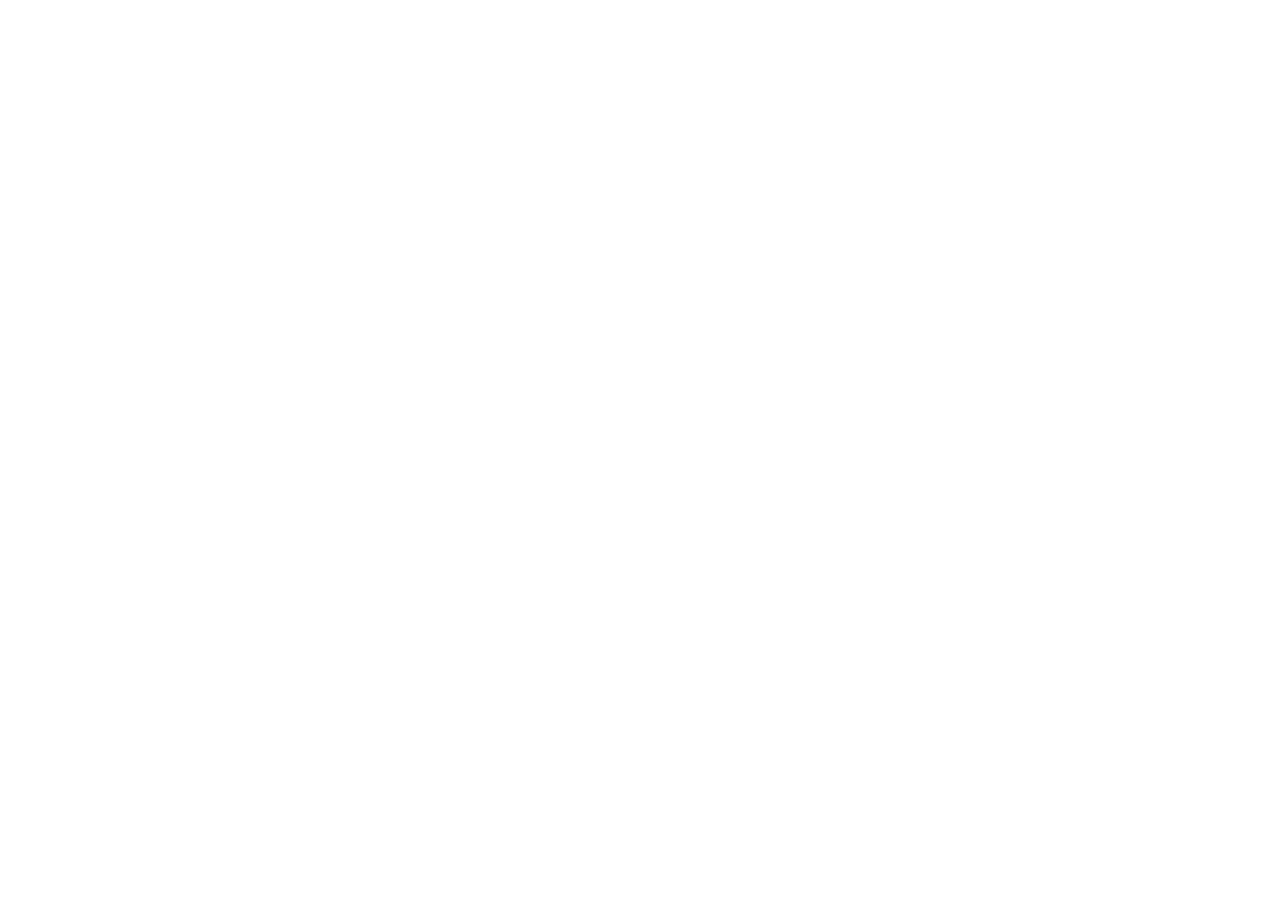
==== index.html @ af832aeb "first commit" ====
<!DOCTYPE html>
<html lang="en">
<head>
    <meta charset="UTF-8">
    <meta http-equiv="X-UA-Compatible" content="IE=edge">
    <meta name="viewport" content="width=device-width, initial-scale=1.0">
    <link rel="stylesheet" href="style.css">
    <title>Document</title>
</head>
<body>
    
</body>
</html>
---- style.css ----
/*CSS RESET*/
/* CSS RESET */
* {
  margin: 0;
  padding: 0;
  box-sizing: border-box;
}
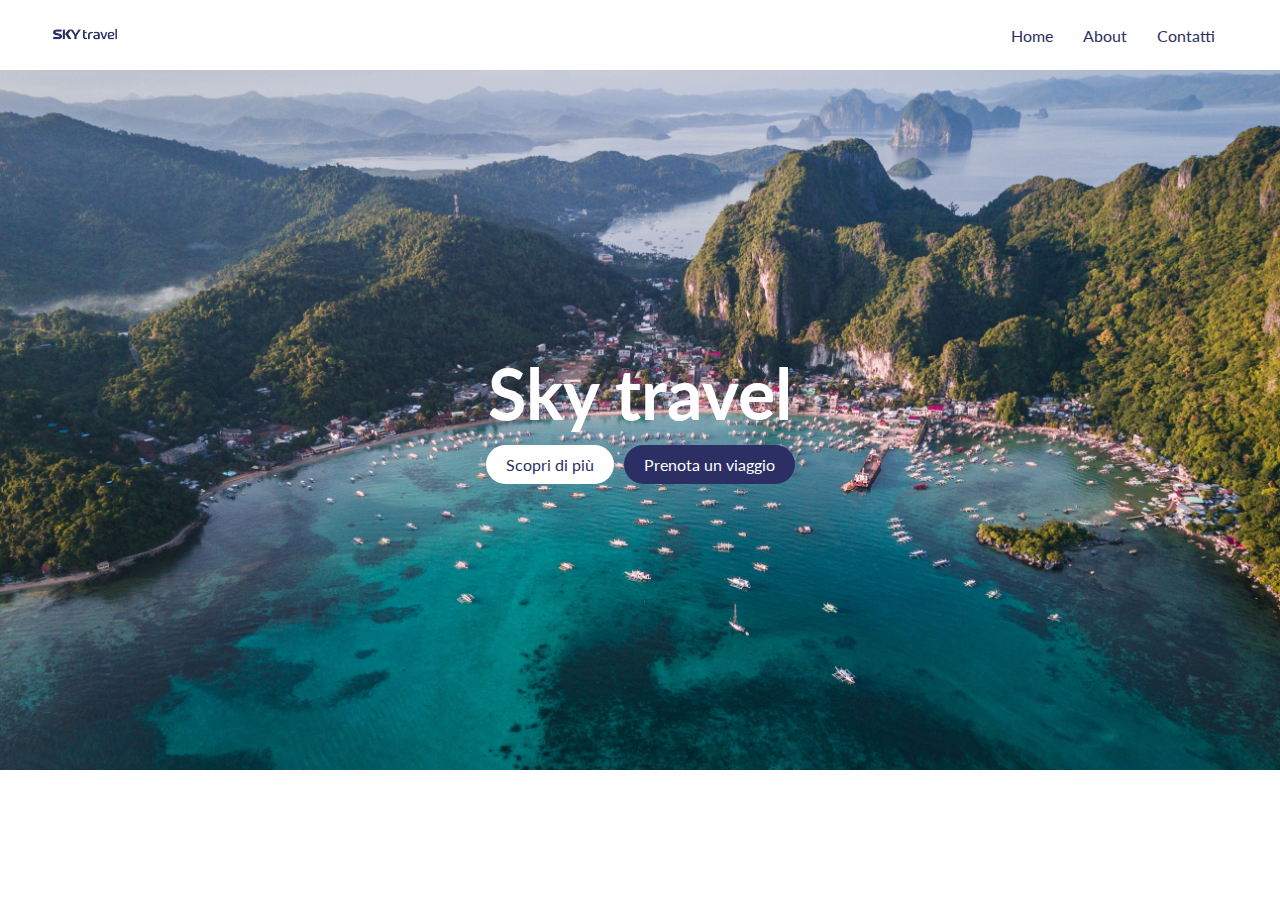
==== commit 2883b880: "MILESTONE 1-2" ====
--- a/index.html
+++ b/index.html
@@ -1,13 +1,58 @@
+<!-- 
+    TRACCIA 
+    NUMERO 
+    2 
+    AGENZIA DI VIAGGI
+-->
 <!DOCTYPE html>
-<html lang="en">
-<head>
-    <meta charset="UTF-8">
-    <meta http-equiv="X-UA-Compatible" content="IE=edge">
-    <meta name="viewport" content="width=device-width, initial-scale=1.0">
-    <link rel="stylesheet" href="style.css">
+<html lang="it">
+  <head>
+    <meta charset="UTF-8" />
+    <meta http-equiv="X-UA-Compatible" content="IE=edge" />
+    <meta name="viewport" content="width=device-width, initial-scale=1.0" />
+    <link rel="stylesheet" href="style.css" />
+    
+    <!-- Google font -->
+    <link rel="preconnect" href="https://fonts.googleapis.com" />
+    <link rel="preconnect" href="https://fonts.gstatic.com" crossorigin />
+    <link
+      href="https://fonts.googleapis.com/css2?family=Lato&display=swap"
+      rel="stylesheet"
+    />
     <title>Document</title>
-</head>
-<body>
-    
-</body>
-</html>+  </head>
+  <body>
+    <header>
+      <nav>
+        <div class="wrapper">
+          <!-- Logo -->
+          <div class="logo">
+            <img  src="assets/logo.png" alt="Logo" />
+          </div>
+          <!-- Menu -->
+          <div class="menu">
+            <ul>
+              <li><a href="#" class="link">Home</a></li>
+              <li><a href="#" class="link">About</a></li>
+              <li><a href="#" class="link">Contatti</a></li>
+            </ul>
+          </div>
+        </div>
+      </nav>
+    </header>
+    <main>
+        <!-- Jumbo -->
+      <section class="jumbo">
+        <div class="cta">
+          <h1>Sky travel</h1>
+          <div class="btns">
+            <div class="btn-1">Scopri di più</div>
+            <div class="btn-2">Prenota un viaggio</div>
+          </div>
+        </div>
+      </section>
+
+      <!-- section 1 -->
+    </main>
+  </body>
+</html>
--- a/style.css
+++ b/style.css
@@ -1,7 +1,109 @@
 /*CSS RESET*/
-/* CSS RESET */
+
 * {
   margin: 0;
   padding: 0;
   box-sizing: border-box;
 }
+
+body {
+  font-family: 'Lato', sans-serif;
+}
+
+/* Setup wrapper class */
+.wrapper {
+  margin: 0 auto;
+  max-width: 1200px;
+}
+
+/* Setup header menu */
+nav {
+  background-color: rgba(0, 0, 255, 0);
+}
+
+.logo,.menu{
+  padding: 10px;
+}
+
+.logo img{
+  width: 70px;
+}
+
+nav .wrapper {
+  display: flex;
+  justify-content: space-between;
+  align-items: center;
+  height: 70px;
+}
+
+.menu ul {
+  display: flex;
+  justify-content: space-between;
+}
+
+.menu ul li {
+  list-style: none;
+}
+
+.menu ul li a {
+  text-decoration: none;
+  color: rgb(43, 47, 100);
+  margin: 0 15px;
+}
+
+/* jumbo class and call to action*/
+.jumbo {
+  background-image: url("assets/jumbo-img.jpg");
+  background-position: center;
+  background-repeat: no-repeat;
+  background-size: cover;
+  height: 700px;
+  display: flex;
+  justify-content: center;
+  align-items: center;
+}
+
+.jumbo .cta h1{
+  font-size: 70px;
+  color:white; /*colore da rivedere*/
+  text-align: center;
+  margin-bottom: 5px;
+  border-radius: 5px;
+}
+
+.jumbo .cta .btns{
+  display: flex;
+  justify-content: center;
+  align-items: center;
+}
+
+.btn-1, .btn-2{
+  margin: 20 10 0 10px;
+  padding: 10px 20px;
+  border-radius: 30px;
+  cursor: pointer;
+  margin: 5px;
+  
+}
+
+.btn-1{
+  background-color: white;
+  color: rgb(43, 47, 100);
+}
+
+.btn-2{
+  background-color: rgb(43, 47, 100);
+  color: white;
+}
+
+.btn-1:hover{
+  background-color: rgb(43, 47, 100);
+  color: white;
+  font-weight: bold;
+}
+
+.btn-2:hover{
+  background-color: white;
+  color: rgb(43, 47, 100);
+  font-weight: bold;
+}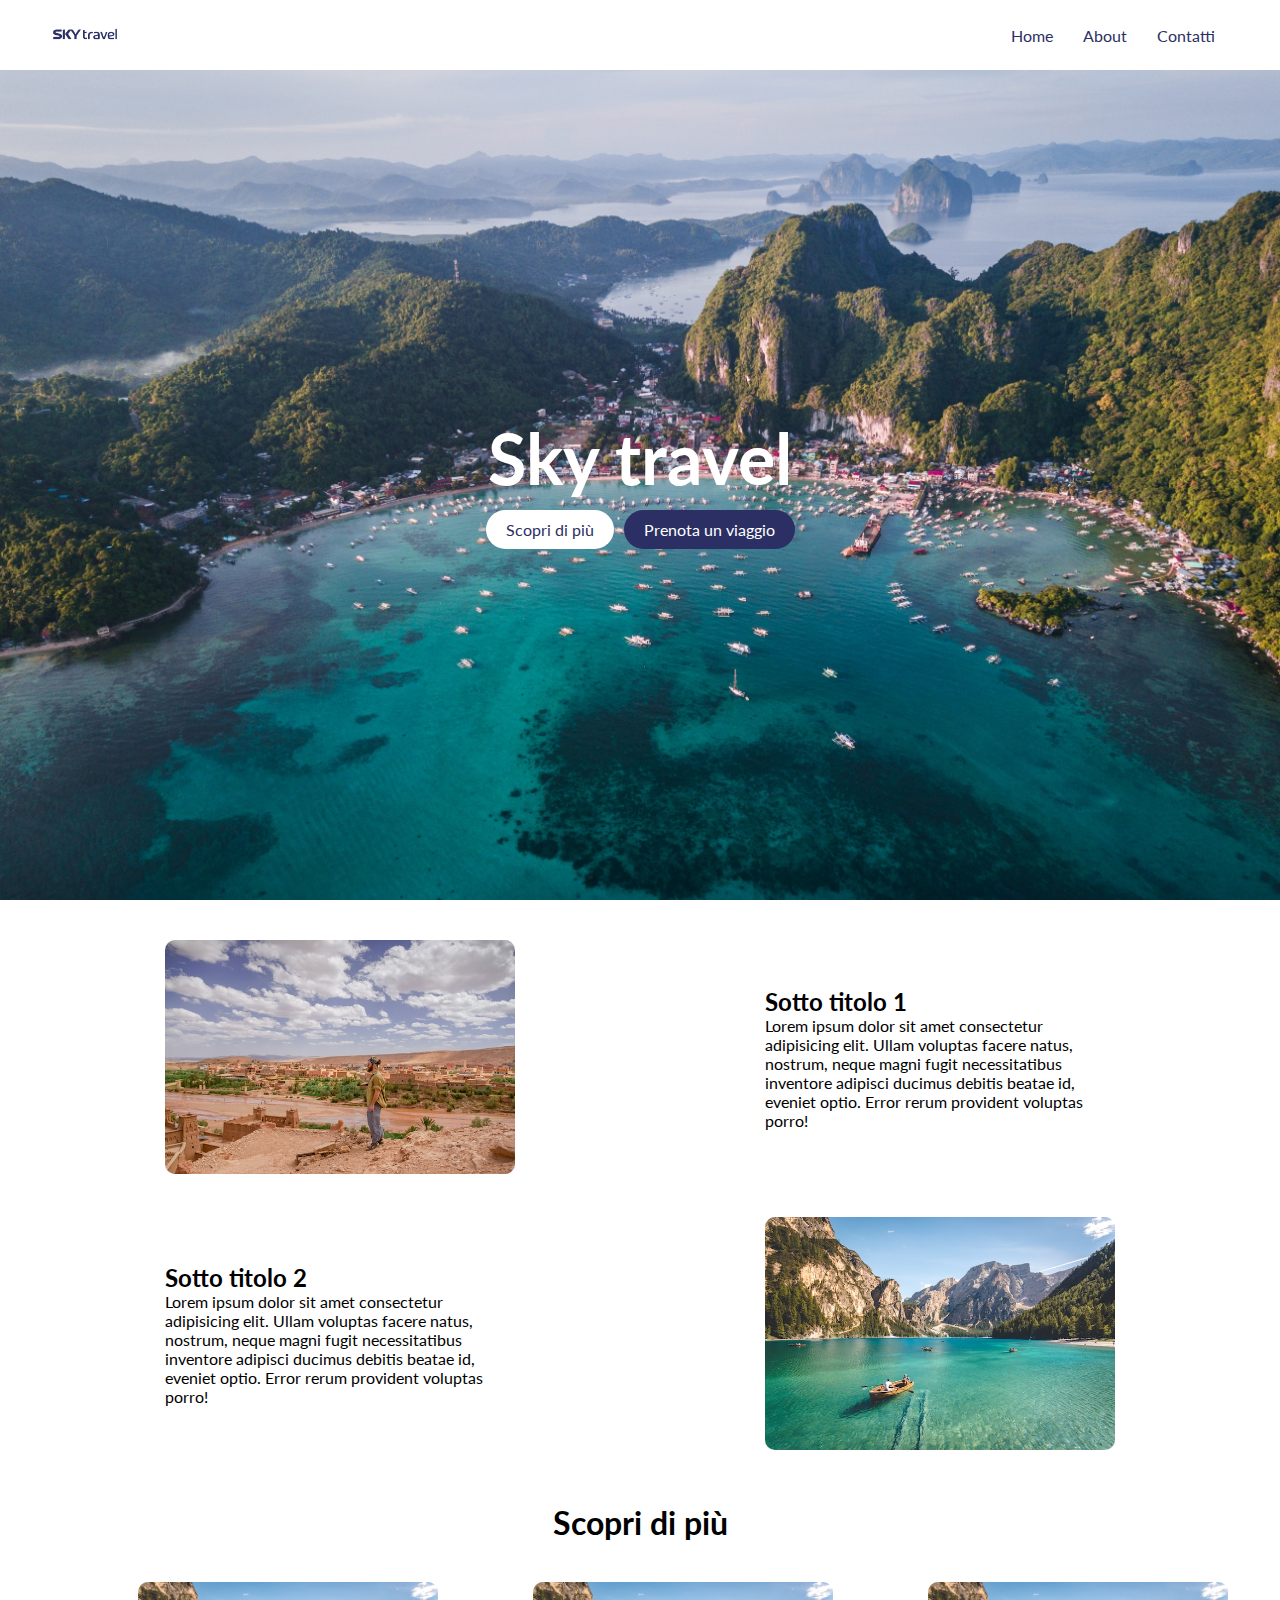
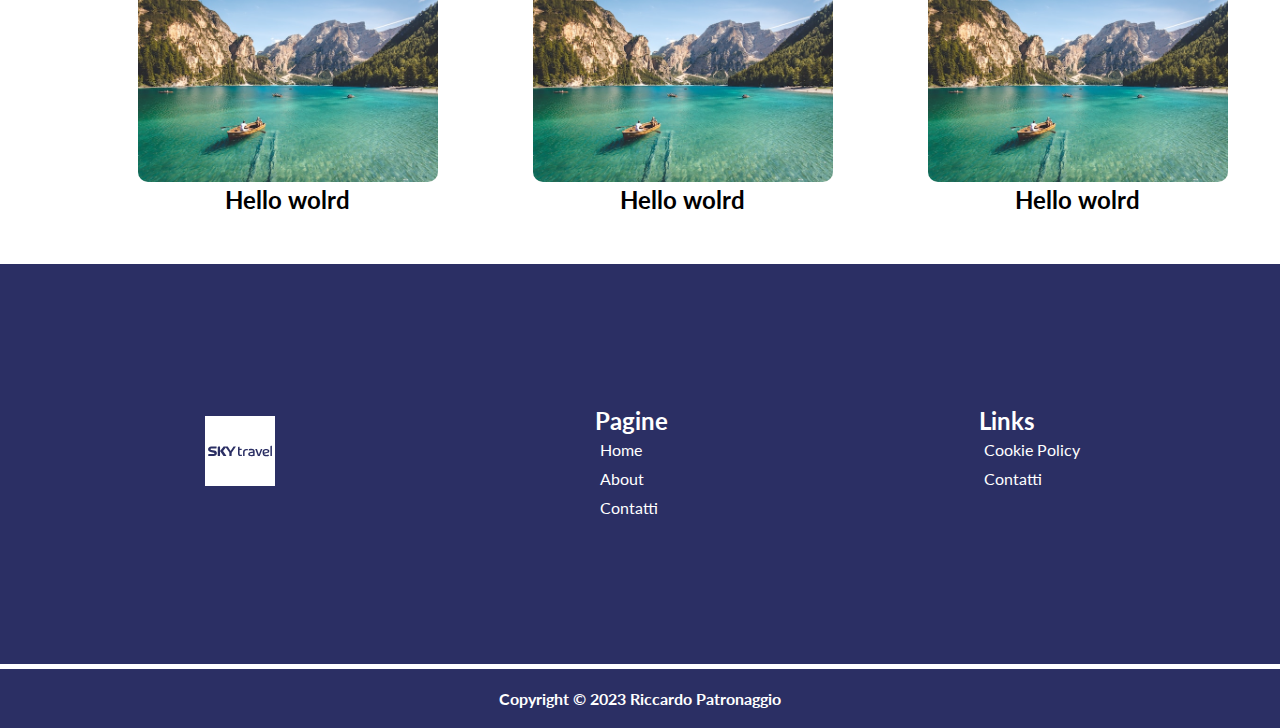
==== commit c430c142: "MILESTONE 4-5" ====
--- a/index.html
+++ b/index.html
@@ -11,7 +11,7 @@
     <meta http-equiv="X-UA-Compatible" content="IE=edge" />
     <meta name="viewport" content="width=device-width, initial-scale=1.0" />
     <link rel="stylesheet" href="style.css" />
-    
+
     <!-- Google font -->
     <link rel="preconnect" href="https://fonts.googleapis.com" />
     <link rel="preconnect" href="https://fonts.gstatic.com" crossorigin />
@@ -27,7 +27,7 @@
         <div class="wrapper">
           <!-- Logo -->
           <div class="logo">
-            <img  src="assets/logo.png" alt="Logo" />
+            <img src="assets/logo.png" alt="Logo" />
           </div>
           <!-- Menu -->
           <div class="menu">
@@ -41,18 +41,94 @@
       </nav>
     </header>
     <main>
-        <!-- Jumbo -->
-      <section class="jumbo">
+      <!-- Jumbo -->
+      <section class="jumbo" id="jumbo">
         <div class="cta">
           <h1>Sky travel</h1>
           <div class="btns">
-            <div class="btn-1">Scopri di più</div>
-            <div class="btn-2">Prenota un viaggio</div>
+            <a href="#more" class="btn-1">Scopri di più</a>
+            <a href="#" class="btn-2">Prenota un viaggio</a>
+          </div>
+        </div>
+      </section>
+      <!-- Section1 -->
+      <section class="main-section section-1" id="section-1">
+        <div class="wrapper">
+          <div class="img">
+            <img src="assets/section1.jpg" alt="" />
+          </div>
+          <div class="txt">
+            <h2>Sotto titolo 1</h2>
+            <p>
+              Lorem ipsum dolor sit amet consectetur adipisicing elit. Ullam
+              voluptas facere natus, nostrum, neque magni fugit necessitatibus
+              inventore adipisci ducimus debitis beatae id, eveniet optio. Error
+              rerum provident voluptas porro!
+            </p>
           </div>
         </div>
       </section>
 
-      <!-- section 1 -->
+      <!-- Section2 -->
+      <section class="main-section section-2" id="section-2">
+        <div class="wrapper">
+          <div class="img">
+            <img src="assets/section2.jpg" alt="" />
+          </div>
+          <div class="txt">
+            <h2>Sotto titolo 2</h2>
+            <p>
+              Lorem ipsum dolor sit amet consectetur adipisicing elit. Ullam
+              voluptas facere natus, nostrum, neque magni fugit necessitatibus
+              inventore adipisci ducimus debitis beatae id, eveniet optio. Error
+              rerum provident voluptas porro!
+            </p>
+          </div>
+        </div>
+      </section>
+      <!-- Section3 -->
+      <div class="flex more" id="more">
+        <h1>Scopri di più</h1>
+      </div>
+      <section class="main-section flex-card">
+        <div class="img">
+          <img src="assets/section2.jpg" alt="" />
+          <h2>Hello wolrd</h2>
+        </div>
+        <div class="img">
+          <img src="assets/section2.jpg" alt="" />
+          <h2>Hello wolrd</h2>
+        </div>
+        <div class="img">
+          <img src="assets/section2.jpg" alt="" />
+          <h2>Hello wolrd</h2>
+        </div>
+      </section>
     </main>
+    <footer class="flex">
+      <div class="wrapper flex-footer">
+        <div class="logo">
+          <a href="#"><img src="assets/sky-travel-2.svg" alt="Logo" /></a>
+        </div>
+        <div>
+          <h2>Pagine</h2>
+          <ul>
+            <li><a href="#">Home</a></li>
+            <li><a href="#">About</a></li>
+            <li><a href="#">Contatti</a></li>
+          </ul>
+        </div>
+        <div>
+          <h2>Links</h2>
+          <ul>
+            <li><a href="#">Cookie Policy</a></li>
+            <li><a href="#">Contatti</a></li>
+          </ul>
+        </div>
+      </div>
+    </footer>
+    <div class="copyright flex">
+      <h4><a href="https://github.com/rikyking" target="_blank">Copyright © 2023 Riccardo Patronaggio</a></h4>
+    </div>
   </body>
 </html>
--- a/style.css
+++ b/style.css
@@ -7,7 +7,7 @@
 }
 
 body {
-  font-family: 'Lato', sans-serif;
+  font-family: "Lato", sans-serif;
 }
 
 /* Setup wrapper class */
@@ -21,11 +21,12 @@
   background-color: rgba(0, 0, 255, 0);
 }
 
-.logo,.menu{
+.logo,
+.menu {
   padding: 10px;
 }
 
-.logo img{
+.logo img {
   width: 70px;
 }
 
@@ -57,53 +58,146 @@
   background-position: center;
   background-repeat: no-repeat;
   background-size: cover;
-  height: 700px;
-  display: flex;
-  justify-content: center;
-  align-items: center;
-}
-
-.jumbo .cta h1{
+  height: calc(100vh - 70px);
+  display: flex;
+  justify-content: center;
+  align-items: center;
+}
+
+.jumbo .cta h1 {
   font-size: 70px;
-  color:white; /*colore da rivedere*/
+  color: white; /*colore da rivedere*/
   text-align: center;
   margin-bottom: 5px;
   border-radius: 5px;
 }
 
-.jumbo .cta .btns{
-  display: flex;
-  justify-content: center;
-  align-items: center;
-}
-
-.btn-1, .btn-2{
+.jumbo .cta .btns {
+  display: flex;
+  justify-content: center;
+  align-items: center;
+}
+
+.btn-1,
+.btn-2 {
   margin: 20 10 0 10px;
   padding: 10px 20px;
   border-radius: 30px;
   cursor: pointer;
   margin: 5px;
-  
-}
-
-.btn-1{
+}
+
+.btn-1 {
+  text-decoration: none;
+  color: rgb(43, 47, 100);
+}
+.btn-2 {
+  text-decoration: none;
+  color: white;
+}
+
+.btn-1 {
   background-color: white;
-  color: rgb(43, 47, 100);
-}
-
-.btn-2{
-  background-color: rgb(43, 47, 100);
-  color: white;
-}
-
-.btn-1:hover{
+}
+
+.btn-2 {
+  background-color: rgb(43, 47, 100);
+}
+
+.btn-1:hover {
   background-color: rgb(43, 47, 100);
   color: white;
   font-weight: bold;
 }
 
-.btn-2:hover{
+.btn-2:hover {
   background-color: white;
   color: rgb(43, 47, 100);
   font-weight: bold;
-}+}
+
+/* Section */
+
+.main-section {
+  background-color: white;
+  padding-top: 40px;
+}
+
+.main-section .wrapper {
+  display: flex;
+  justify-content: space-around;
+  align-items: center;
+}
+
+.main-section .img img {
+  width: 350px;
+  border-radius: 10px;
+}
+.section-2 .wrapper {
+  flex-direction: row-reverse;
+}
+
+.wrapper .txt {
+  width: 350px;
+}
+
+.flex {
+  display: flex;
+  justify-content: center;
+  align-items: center;
+}
+.more {
+  padding-top: 50px;
+}
+
+.flex-card {
+  display: flex;
+  justify-content: center;
+}
+
+.flex-card .img {
+  margin: 0px 5px 0px 90px;
+}
+
+.flex-card .img img {
+  width: 300px;
+  border-radius: 10px;
+}
+
+.img h2{
+  text-align: center;
+}
+
+/* Footer */
+footer {
+  margin-top: 50px;
+  height: 400px;
+  background-color: rgb(43, 47, 100);
+}
+
+.flex-footer {
+  width: 100%;
+  display: flex;
+  justify-content: space-around;
+}
+
+.flex-footer h2{
+  color: white;
+}
+.flex-footer ul li {
+  list-style: none;
+  padding: 5px;
+}
+.flex-footer a, .copyright a{
+  text-decoration: none;
+  color: white;
+}
+.flex-footer a:hover{
+  font-size: larger;
+}
+.copyright{
+  margin-top: 5px;
+  background-color: rgb(43, 47, 100);
+  padding: 20px;
+  color: white;
+}
